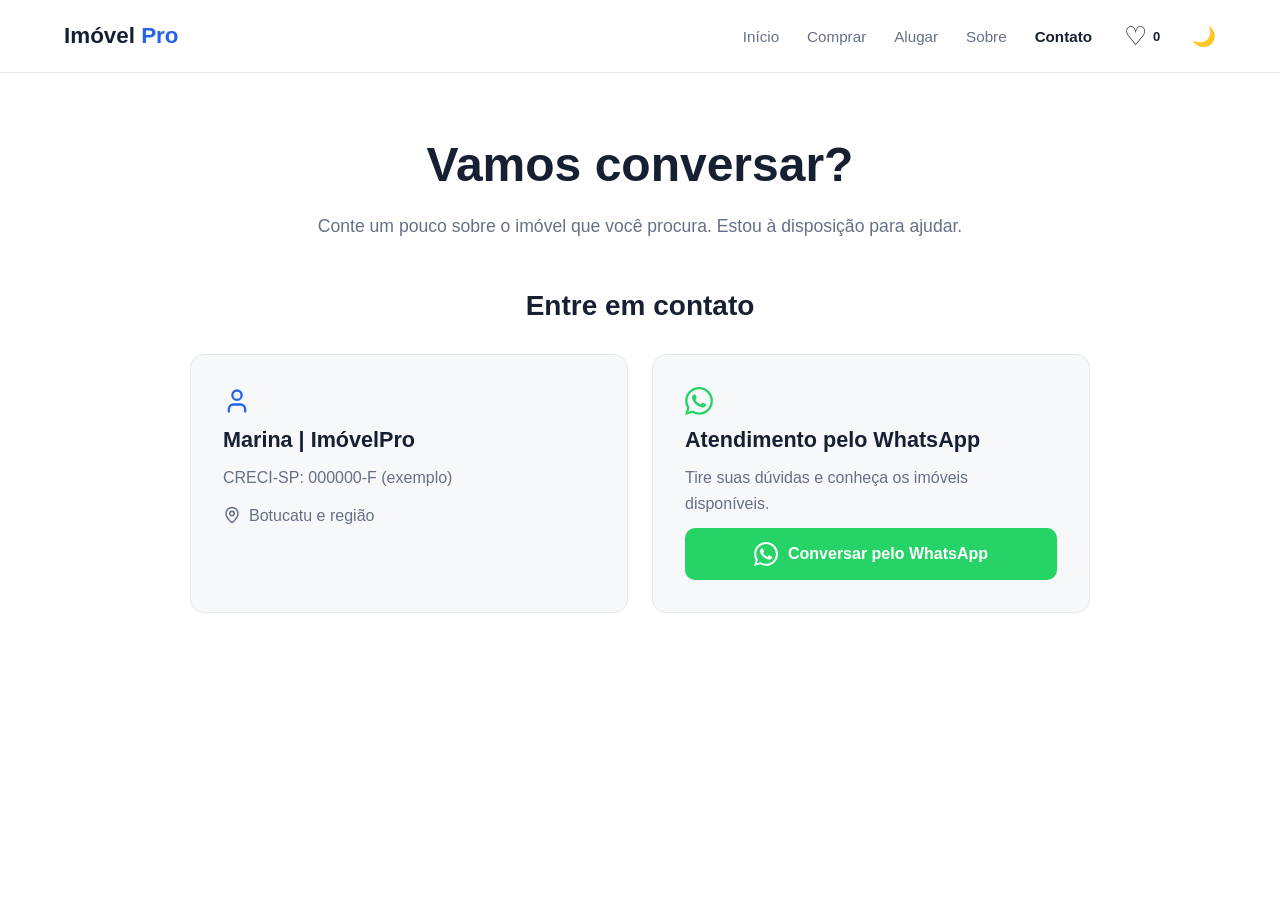
==== contato.html @ 38b3ab2b "feat: add contact page and improve broker information" ====
<!DOCTYPE html>
<html lang="pt-BR">
<head>
    <meta charset="UTF-8">
    <meta name="viewport" content="width=device-width, initial-scale=1.0">
    <title>Contato | ImóvelPro</title>
    <link rel="stylesheet" href="css/style.css">
    <link rel="stylesheet" href="css/components/whatsappDialog.css">
    <link rel="stylesheet" href="css/components/whatsappButton.css">
    <link rel="stylesheet" href="css/pages/contact.css">
</head>
<body>

    <header class="header">
        <div class="container header-container">
            <a href="index.html" class="logo">
                Imóvel <span>Pro</span>
            </a>

            <button
                class="menu-toggle"
                id="menu-toggle"
                aria-label="Abrir menu"
                aria-expanded="false"
            >
                ☰
            </button>

            <nav class="nav" id="nav">
                <a href="index.html" class="nav-link">Início</a>
                <a href="imoveis.html?finalidade=venda" class="nav-link">Comprar</a>
                <a href="imoveis.html?finalidade=aluguel" class="nav-link">Alugar</a>
                <a href="sobre.html" class="nav-link">Sobre</a>
                <a href="contato.html" class="nav-link active">Contato</a>
                <a
                    href="favoritos.html"
                    class="favorites-link"
                    aria-label="Ver favoritos"
                    title="Ver favoritos"
                >
                    <span class="favorites-icon" aria-hidden="true">♡</span>
                    <span class="favorites-text">Favoritos</span>
                    <span class="favorites-count" id="favorites-count" aria-hidden="true">0</span>
                </a>

                <button
                    class="theme-toggle"
                    id="theme-toggle"
                    aria-label="Alternar tema"
                >
                    🌙
                </button>

            </nav>

        </div>

    </header>   

    <main>

       <section class="contact-hero">
            <div class="container contact-hero-content">
                <h1>Vamos conversar?</h1>
                <p>
                    Conte um pouco sobre o imóvel que você procura.
                    Estou à disposição para ajudar.
                </p>
            </div>
        </section>

       <section class="contact-info">
            <div class="container">

                <h2>Entre em contato</h2>

                <div class="contact-info-content">

                    <div class="contact-broker-info">

                        <span class="contact-broker-icon" aria-hidden="true"></span>

                        <h3 id="broker-name"></h3>

                        <p id="broker-creci"></p>

                        <div class="contact-region">
                            <span class="contact-region-icon" aria-hidden="true"></span>
                            <p id="broker-region"></p>
                        </div>

                    </div>

                    <div class="contact-whatsapp-card">
                        <span class="contact-whatsapp-icon" aria-hidden="true"></span>

                        <h3>Atendimento pelo WhatsApp</h3>

                        <p>
                            Tire suas dúvidas e conheça os imóveis disponíveis.
                        </p>

                        <div id="contact-whatsapp"></div>
                    </div>

                </div>

            </div>
        </section>

    </main>

    <dialog
            id="whatsapp-demo-dialog"
            class="whatsapp-demo-dialog"
            aria-labelledby="whatsapp-demo-title"
        >
            <h2 id="whatsapp-demo-title">Versão demonstrativa</h2>

            <p>
                Este é um site de demonstração do ImóvelPro.
                O contato por WhatsApp estará disponível quando
                o site for configurado para um corretor ou imobiliária.
            </p>

            <button type="button" id="close-whatsapp-dialog">
                Entendi
            </button>
        </dialog>
 
    <script type="module" src="js/pages/contact.js"></script>
</body>
</html>
---- css/style.css ----
/* ==========================================================
   01. VARIÁVEIS E TEMAS
   ========================================================== */
:root {
    color-scheme: light;
    --color-primary: #0f2742;
    --color-primary-hover: #173b62;
    --color-background: #ffffff;
    --color-surface: #f7f8fa;
    --color-text: #172033;
    --color-text-secondary: #667085;
    --color-border: #e4e7ec;
    --color-selected: #2563eb;
    --color-whatsapp: #25D366;
    --container-width: 1200px;
    --border-radius: 10px;
    --transition: 0.25s ease;
}

[data-theme="dark"] {
    color-scheme: dark;
    --color-background: #0d1117;
    --color-surface: #161b22;
    --color-text: #f0f6fc;
    --color-text-secondary: #9da7b3;
    --color-border: #30363d;
    --color-selected: #60a5fa;
}

/* ==========================================================
   02. RESET E ESTILOS GLOBAIS
   ========================================================== */
* {
    margin: 0;
    padding: 0;
    box-sizing: border-box;
}

html {
    scroll-behavior: smooth;
}

body {
    font-family: Arial, Helvetica, sans-serif;
    background-color: var(--color-background);
    color: var(--color-text);
    transition:
        background-color var(--transition),
        color var(--transition);
}

a {
    text-decoration: none;
    color: inherit;
}

button {
    font: inherit;
}

/* ==========================================================
   03. LAYOUT GLOBAL
   ========================================================== */
.container {
    width: min(90%, var(--container-width));
    margin-inline: auto;
}

/* ==========================================================
   04. CABEÇALHO E NAVEGAÇÃO
   ========================================================== */
.header {
    background-color: var(--color-background);
    border-bottom: 1px solid var(--color-border);
    position: sticky;
    top: 0;
    z-index: 1000;
}

.header-container {
    min-height: 72px;
    display: flex;
    align-items: center;
    justify-content: space-between;
}

.logo {
    font-size: 1.4rem;
    font-weight: 700;
    color: var(--color-text);
}

.logo span {
    color: #2563eb;
}

.nav {
    display: flex;
    align-items: center;
    gap: 28px;
}

.nav-link {
    color: var(--color-text-secondary);
    font-size: 0.95rem;
    transition: color var(--transition);
}

.nav-link:hover,
.nav-link.active {
    color: var(--color-text);
}

.nav-link.active {
    font-weight: 600;
}

.theme-toggle,
.menu-toggle {
    border: none;
    background: transparent;
    color: var(--color-text);
    cursor: pointer;
    font-size: 1.2rem;
}

.menu-toggle {
    display: none;
}

/* Link de favoritos no cabeçalho */

.favorites-link {
    display: inline-flex;
    align-items: center;
    justify-content: center;
    gap: 6px;
    color: var(--color-text);
    text-decoration: none;
    min-width: 44px;
    min-height: 44px;
}

.favorites-icon {
    font-size: 26px;
    line-height: 1;
}

.favorites-text {
    display: none;
}

.favorites-count {
    font-size: 13px;
    font-weight: 600;
}

.favorites-link:hover {
    color: var(--color-primary);
}

.favorites-link:focus-visible {
    outline: 2px solid var(--color-primary);
    outline-offset: 3px;
    border-radius: 6px;
}


/* ==========================================================
   05. HERO DA PÁGINA INICIAL
   ========================================================== */
.hero {
    position: relative;
    min-height: 580px;
    display: flex;
    align-items: center;
    background-image:
        url("../assets/images/hero-house.jpg");
    background-size: cover;
    background-position: center;
}

.hero-overlay {
    position: absolute;
    inset: 0;
    background:
        linear-gradient(
            90deg,
            rgba(8, 20, 36, 0.88) 0%,
            rgba(8, 20, 36, 0.65) 45%,
            rgba(8, 20, 36, 0.20) 100%
        );
}

.hero-content {
    position: relative;
    z-index: 1;
}

.hero-text {
    max-width: 620px;
    color: #ffffff;
    margin-bottom: 36px;
}

.hero-text h1 {
    font-size: clamp(2.4rem, 5vw, 4rem);
    line-height: 1.05;
    margin-bottom: 18px;
}

.hero-text p {
    max-width: 520px;
    font-size: 1.1rem;
    line-height: 1.6;
    color: #e5e7eb;
}

/* ==========================================================
   06. FORMULÁRIO DE BUSCA
   ========================================================== */
.search-box {
    max-width: 1050px;
    background-color: var(--color-background);
    border-radius: 14px;
    padding: 16px;
    box-shadow:
        0 10px 30px rgba(0, 0, 0, 0.18);
}

.search-purpose {
    display: flex;
    gap: 8px;
    margin-bottom: 14px;
}

.purpose-button {
    border: none;
    border-radius: 8px;
    padding: 10px 24px;
    background-color: var(--color-surface);
    color: var(--color-text);
    cursor: pointer;
    font-weight: 600;
    transition: var(--transition);
}

.purpose-button:hover {
    background-color: var(--color-border);
}

.purpose-button.active {
    background-color: var(--color-primary);
    color: #ffffff;
}

.search-fields {
    display: grid;
    grid-template-columns:
        repeat(4, minmax(0, 1fr))
        auto;
    gap: 12px;
    align-items: end;
}

.search-field {
    display: flex;
    flex-direction: column;
    gap: 6px;
}

.search-field label {
    font-size: 0.78rem;
    font-weight: 600;
    color: var(--color-text-secondary);
}

.search-field select {
    width: 100%;
    min-height: 46px;
    padding: 0 12px;
    border: 1px solid var(--color-border);
    border-radius: 8px;
    background-color: var(--color-background);
    color: var(--color-text);
    outline: none;
}

.search-field select:focus {
    border-color: #2563eb;
    box-shadow:
        0 0 0 3px rgba(37, 99, 235, 0.15);
}

.search-button {
    min-height: 46px;
    padding: 0 28px;
    border: none;
    border-radius: 8px;
    background-color: var(--color-primary);
    color: #ffffff;
    font-weight: 600;
    cursor: pointer;
    transition: background-color var(--transition);
}

.search-button:hover {
    background-color: var(--color-primary-hover);
}

/* ==========================================================
   07. SEÇÃO DE IMÓVEIS
   ========================================================== */
.featured-properties {
    padding: 80px 0;
    background-color: var(--color-background);
}

.section-header {
    display: flex;
    align-items: flex-end;
    justify-content: space-between;
    gap: 20px;
    margin-bottom: 32px;
}

.section-header h2 {
    font-size: 2rem;
    margin-bottom: 8px;
}

.section-header p {
    color: var(--color-text-secondary);
    line-height: 1.5;
}

.view-all {
    color: #2563eb;
    font-weight: 600;
    font-size: 0.9rem;
}

/* ==========================================================
   08. GRID E CARDS DE IMÓVEIS
   ========================================================== */
.properties-grid {
    display: grid;
    grid-template-columns: repeat(4, 1fr);
    gap: 22px;
}

.property-card {
    background-color: var(--color-background);
    border: 1px solid var(--color-border);
    border-radius: 12px;
    overflow: hidden;
    transition:
        transform var(--transition),
        box-shadow var(--transition);
}

.property-card:hover {
    transform: translateY(-4px);
    box-shadow:
        0 12px 30px rgba(0, 0, 0, 0.10);
}

.property-image {
    position: relative;
    height: 210px;
    overflow: hidden;
}

.property-image img {
    width: 100%;
    height: 100%;
    object-fit: cover;
    transition: transform 0.4s ease;
}

.property-card:hover .property-image img {
    transform: scale(1.04);
}

.property-purpose {
    position: absolute;
    top: 12px;
    left: 12px;
    padding: 6px 10px;
    border-radius: 6px;
    background-color: rgba(15, 39, 66, 0.92);
    color: #ffffff;
    font-size: 0.75rem;
    font-weight: 600;
}

.favorite-button {
    position: absolute;
    top: 10px;
    right: 10px;
    width: 36px;
    height: 36px;
    border: none;
    border-radius: 50%;
    background-color: rgba(255, 255, 255, 0.92);
    color: #172033;
    font-size: 1.3rem;
    cursor: pointer;
    display: flex;
    align-items: center;
    justify-content: center;
    transition: transform var(--transition);
}

.favorite-button:hover {
    transform: scale(1.08);
}

.property-content {
    padding: 18px;
}

.property-content h3 {
    font-size: 1rem;
    margin-bottom: 7px;
    line-height: 1.4;
}

.property-location {
    color: var(--color-text-secondary);
    font-size: 0.85rem;
    margin-bottom: 16px;
}

.property-features {
    display: flex;
    gap: 16px;
    color: var(--color-text-secondary);
    font-size: 0.85rem;
    padding-bottom: 16px;
    margin-bottom: 14px;
    border-bottom: 1px solid var(--color-border);
}

.property-price {
    color: var(--color-text);
    font-size: 1.1rem;
    font-weight: 700;
}

.favorited {
    color: red;
}

/* ==========================================================
   09. CONTROLE DE PREÇO
   ========================================================== */
.price-field {
    min-width: 190px;
}

.price-header {
    display: flex;
    justify-content: space-between;
    align-items: center;
    gap: 12px;
}

.price-header #price-value {
    color: var(--color-text);
    font-size: 0.78rem;
    font-weight: 600;
    white-space: nowrap;
}

.price-field input[type="range"] {
    width: 100%;
    height: 46px;
    cursor: pointer;
    accent-color: #2563eb;
}

/* ==========================================================
   10. ESTADOS E AÇÕES DOS RESULTADOS
   ========================================================== */
.no-results {
    grid-column: 1 / -1;
    padding: 40px 20px;
    text-align: center;
    color: var(--color-text-secondary);
    font-size: 1rem;
}

.section-actions {
    display: flex;
    align-items: center;
    gap: 16px;
}

.clear-filters {
    padding: 10px 16px;
    border: 1px solid var(--color-border);
    border-radius: 8px;
    background: transparent;
    color: var(--color-text);
    font: inherit;
    font-weight: 500;
    cursor: pointer;
    transition: var(--transition);
}

.clear-filters:hover {
    background: var(--color-surface);
    border-color: var(--color-primary);
    color: var(--color-primary);
}

/* ==========================================================
   11. ORDENAÇÃO
   ========================================================== */
.sort-container {
    display: flex;
    align-items: center;
    gap: 8px;
}

.sort-container label {
    color: var(--color-text-secondary);
    font-size: 0.85rem;
    font-weight: 600;
    white-space: nowrap;
}

.sort-container select {
    min-height: 40px;
    padding: 0 12px;
    border: 1px solid var(--color-border);
    border-radius: 8px;
    background-color: var(--color-background);
    color: var(--color-text);
    font: inherit;
    cursor: pointer;
    outline: none;
}

.sort-container select:focus {
    border-color: #2563eb;
    box-shadow:
        0 0 0 3px rgba(37, 99, 235, 0.15);
}

/* ==========================================================
   12. PAGINAÇÃO
   ========================================================== */
.pagination {
    display: flex;
    justify-content: center;
    align-items: center;
    gap: 8px;
    margin-top: 32px;
}

.pagination-pages {
    display: flex;
    gap: 8px;
}

.pagination-button {
    min-height: 40px;
    padding: 0 14px;
    border: 1px solid var(--color-border);
    border-radius: 8px;
    background-color: var(--color-background);
    color: var(--color-text);
    font: inherit;
    font-weight: 600;
    cursor: pointer;
    transition: 0.2s;
}

.pagination-button:hover {
    border-color: #2563eb;
}

.pagination-button.active {
    background-color: #2563eb;
    border-color: #2563eb;
    color: #fff;
}

.pagination-button:disabled {
    opacity: 0.5;
    cursor: not-allowed;
}

.pagination[hidden] {
    display: none;
}

/* ==========================================================
   13. RESPONSIVIDADE — TABLETS
   ========================================================== */
@media (max-width: 1100px) {
    .properties-grid {
        grid-template-columns: repeat(2, 1fr);
    }

    .search-fields {
        grid-template-columns: repeat(3, 1fr);
    }

    .price-field {
        grid-column: 1 / 3;
    }

    .search-button {
        grid-column: 3;
    }
}

/* ==========================================================
   14. RESPONSIVIDADE — CELULARES
   ========================================================== */
@media (max-width: 768px) {
    .menu-toggle {
        display: block;
    }

    .nav {
        position: absolute;
        top: 72px;
        left: 0;
        width: 100%;
        background-color: var(--color-background);
        border-bottom: 1px solid var(--color-border);
        padding: 24px;
        flex-direction: column;
        align-items: flex-start;
        gap: 20px;
        display: none;
    }

    .nav.open {
        display: flex;
    }

    .favorites-text {
        display: inline;
    }

    .favorites-link {
        display: inline-flex;
        align-items: center;
        justify-content: center;
        gap: 10px;
        color: var(--color-text);
        text-decoration: none;
        min-width: 44px;
        min-height: 44px;
    }

    .hero {
        min-height: auto;
        padding: 70px 0 40px;
        align-items: flex-start;
    }

    .hero-overlay {
        background:
            rgba(8, 20, 36, 0.72);
    }

    .hero-text {
        margin-bottom: 28px;
    }

    .hero-text h1 {
        font-size: 2.5rem;
    }

    .hero-text p {
        font-size: 1rem;
    }

    .search-fields {
        grid-template-columns: 1fr;
    }

    .search-button {
        width: 100%;
    }

    .search-purpose {
        width: 100%;
    }

    .purpose-button {
        flex: 1;
    }

    .featured-properties {
        padding: 55px 0;
    }

    .section-header {
        align-items: flex-start;
        flex-direction: column;
    }

    .section-header h2 {
        font-size: 1.7rem;
    }

    .properties-grid {
        grid-template-columns: 1fr;
    }

    .property-image {
        height: 230px;
    }

    .price-field,
    .search-button {
        grid-column: auto;
    }

    .section-actions {
        width: 100%;
        flex-wrap: wrap;
    }

    .sort-container {
        width: 100%;
    }

    .sort-container select {
        flex: 1;
    }
}
---- css/components/whatsappDialog.css ----
/* =========================================
   AVISO DE DEMONSTRAÇÃO
========================================= */

.whatsapp-demo-dialog {
    width: min(90%, 420px);
    padding: 28px;

    border: 1px solid var(--color-border);
    border-radius: 14px;

    background-color: var(--color-surface);
    color: var(--color-text);

    box-shadow: 0 12px 40px rgba(0, 0, 0, 0.2);

    position: fixed;
    inset: 0;
    margin: auto;
}

.whatsapp-demo-dialog::backdrop {
    background-color: rgba(0, 0, 0, 0.55);
}

.whatsapp-demo-dialog h2 {
    margin-bottom: 16px;
    font-size: 1.4rem;
}

.whatsapp-demo-dialog p {
    margin-bottom: 24px;
    line-height: 1.6;
}

.whatsapp-demo-dialog button {
    display: block;
    margin-left: auto;
    padding: 10px 24px;

    border: none;
    border-radius: 8px;

    background-color: var(--color-primary);
    color: #fff;

    font: inherit;
    font-weight: 600;
    cursor: pointer;
}

.whatsapp-demo-dialog button:hover {
    filter: brightness(0.9);
}

.whatsapp-demo-dialog button:focus-visible {
    outline: 3px solid var(--color-selected);
    outline-offset: 3px;
}
---- css/components/whatsappButton.css ----
/* =========================================
   BOTÃO DE CONTATO VIA WHATSAPP
========================================= */

.whatsapp-button {
    display: inline-flex;
    align-items: center;
    justify-content: center;
    gap: 10px;

    padding: 14px 24px;

    border: none;
    border-radius: 10px;

    background-color: var(--color-whatsapp);
    color: #fff;

    font: inherit;
    font-weight: 600;
    text-decoration: none;
    cursor: pointer;

    transition: filter 0.2s ease;
}

.whatsapp-button img {
    width: 24px;
    height: 24px;
}

.whatsapp-button:hover {
    filter: brightness(0.9);
}

.whatsapp-button:focus-visible {
    outline: 3px solid var(--color-selected);
    outline-offset: 3px;
}
---- css/pages/contact.css ----
/* =========================================
   CONTATO - APRESENTAÇÃO
========================================= */

.contact-hero {
    padding: 64px 0 48px;
    background-color: var(--color-background);
}

.contact-hero-content {
    max-width: 720px;
    text-align: center;
}

.contact-hero h1 {
    margin-bottom: 20px;
    color: var(--color-text);
    font-size: clamp(2rem, 4vw, 3rem);
}

.contact-hero p {
    color: var(--color-text-secondary);
    font-size: 1.1rem;
    line-height: 1.7;
}

/* =========================================
   CONTATO - INFORMAÇÕES
========================================= */

.contact-info {
    padding: 0 0 80px;
    background-color: var(--color-background);
}

.contact-info .container > h2 {
    margin-bottom: 32px;
    color: var(--color-text);
    font-size: 1.75rem;
    text-align: center;
}

.contact-info-content {
    display: grid;
    grid-template-columns: repeat(2, minmax(0, 1fr));
    gap: 24px;

    max-width: 900px;
    margin-inline: auto;
}

/* =========================================
   CARTÃO DO CORRETOR
========================================= */

.contact-broker-info {
    display: flex;
    flex-direction: column;
    justify-content: flex-start;
    gap: 12px;

    padding: 32px;

    border: 1px solid var(--color-border);
    border-radius: 14px;
    background-color: var(--color-surface);
}

.contact-broker-info h3 {
    color: var(--color-text);
    font-size: 1.35rem;
    font-weight: 600;
}

.contact-broker-info p {
    color: var(--color-text-secondary);
    font-size: 1rem;
    line-height: 1.6;
}

/* Ícone da corretora */

.contact-broker-icon {
    display: block;
    width: 28px;
    height: 28px;

    background-color: var(--color-selected);

    mask-image: url("../../assets/icons/user-round.svg");
    mask-repeat: no-repeat;
    mask-position: center;
    mask-size: contain;
}

/* Região de atuação */

.contact-region {
    display: flex;
    align-items: center;
    gap: 8px;
}

.contact-region-icon {
    display: block;
    flex-shrink: 0;
    width: 18px;
    height: 18px;

    background-color: var(--color-text-secondary);

    mask-image: url("../../assets/icons/map-pin.svg");
    mask-repeat: no-repeat;
    mask-position: center;
    mask-size: contain;
}

/* =========================================
   CARTÃO DO WHATSAPP
========================================= */

.contact-whatsapp-card {
    display: flex;
    flex-direction: column;
    align-items: flex-start;
    justify-content: flex-start;
    gap: 12px;

    padding: 32px;

    border: 1px solid var(--color-border);
    border-radius: 14px;
    background-color: var(--color-surface);
}

.contact-whatsapp-icon {
    display: block;
    width: 28px;
    height: 28px;

    background-color: var(--color-whatsapp);

    mask-image: url("../../assets/icons/whatsapp.svg");
    mask-repeat: no-repeat;
    mask-position: center;
    mask-size: contain;
}

.contact-whatsapp-card h3 {
    color: var(--color-text);
    font-size: 1.35rem;
    font-weight: 600;
}

.contact-whatsapp-card p {
    color: var(--color-text-secondary);
    font-size: 1rem;
    line-height: 1.6;
}

#contact-whatsapp {
    width: 100%;
    margin-top: auto;
}

#contact-whatsapp .whatsapp-button {
    width: 100%;
    text-align: center;
}

/* =========================================
   RESPONSIVIDADE
========================================= */

@media (max-width: 768px) {
    .contact-hero {
        padding: 56px 0 40px;
    }

    .contact-hero h1 {
        font-size: 2rem;
    }

    .contact-hero p {
        font-size: 1rem;
    }

    .contact-info {
        padding-bottom: 56px;
    }

    .contact-info-content {
        grid-template-columns: 1fr;
        gap: 16px;
    }

    .contact-broker-info,
    .contact-whatsapp-card {
        padding: 24px;
    }
}
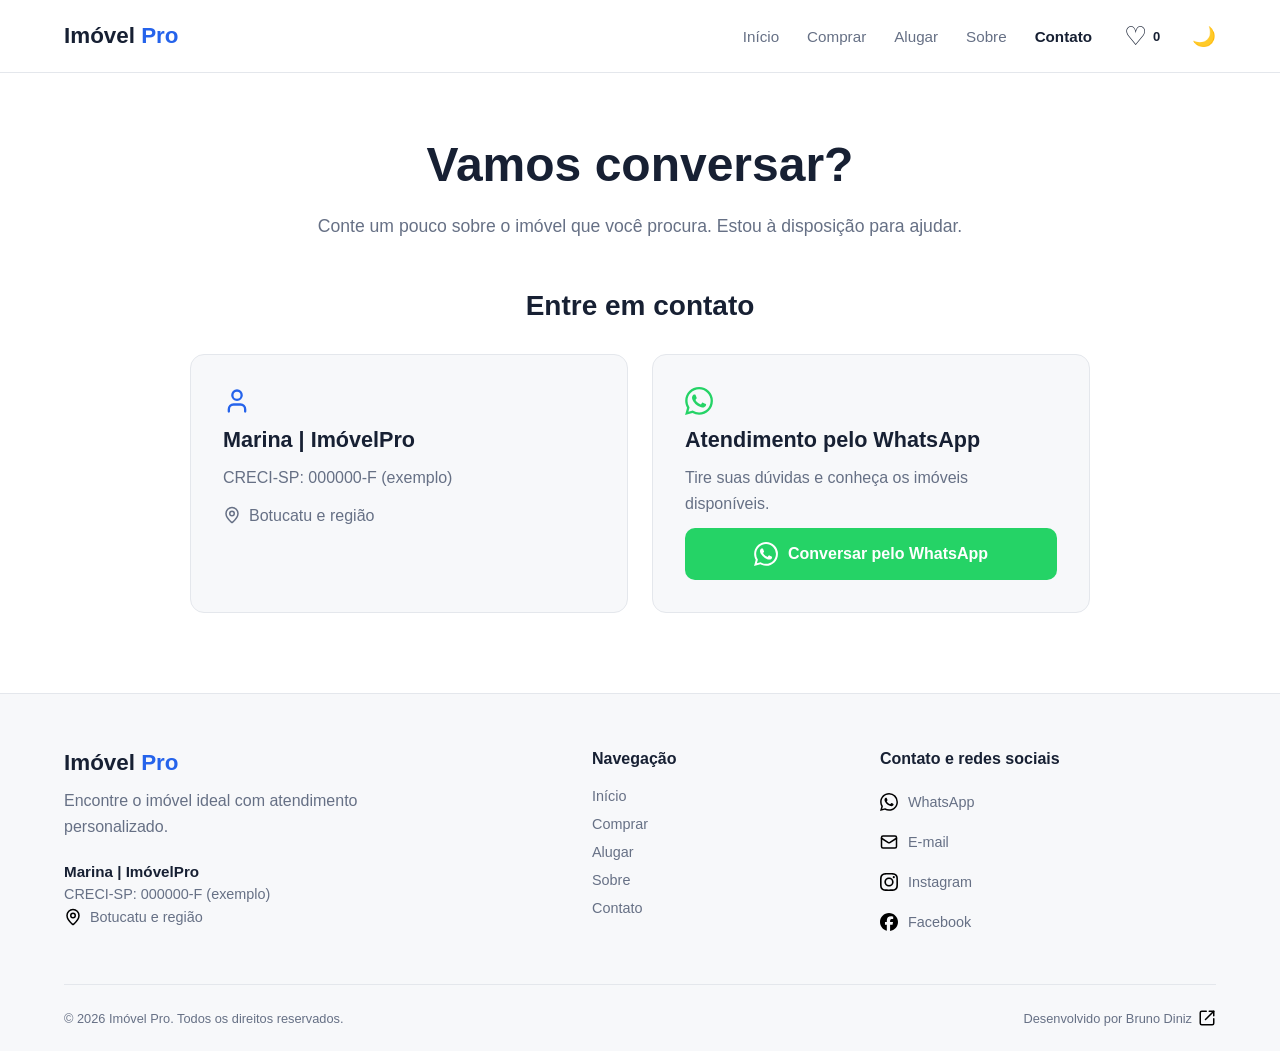
==== commit 66d8b401: "feat: add reusable footer across all pages" ====
--- a/contato.html
+++ b/contato.html
@@ -5,9 +5,10 @@
     <meta name="viewport" content="width=device-width, initial-scale=1.0">
     <title>Contato | ImóvelPro</title>
     <link rel="stylesheet" href="css/style.css">
-    <link rel="stylesheet" href="css/components/whatsappDialog.css">
+    <link rel="stylesheet" href="css/components/demoDialog.css">
     <link rel="stylesheet" href="css/components/whatsappButton.css">
     <link rel="stylesheet" href="css/pages/contact.css">
+    <link rel="stylesheet" href="css/components/footer.css">
 </head>
 <body>
 
@@ -110,23 +111,22 @@
 
     </main>
 
+    <footer id="site-footer" class="site-footer"></footer>
+
     <dialog
-            id="whatsapp-demo-dialog"
-            class="whatsapp-demo-dialog"
-            aria-labelledby="whatsapp-demo-title"
-        >
-            <h2 id="whatsapp-demo-title">Versão demonstrativa</h2>
+        id="demo-dialog"
+        class="demo-dialog"
+        aria-labelledby="demo-dialog-title"
+        aria-describedby="demo-dialog-message"
+    >
+        <h2 id="demo-dialog-title">Versão demonstrativa</h2>
 
-            <p>
-                Este é um site de demonstração do ImóvelPro.
-                O contato por WhatsApp estará disponível quando
-                o site for configurado para um corretor ou imobiliária.
-            </p>
+        <p id="demo-dialog-message"></p>
 
-            <button type="button" id="close-whatsapp-dialog">
-                Entendi
-            </button>
-        </dialog>
+        <button type="button" id="close-demo-dialog">
+            Entendi
+        </button>
+    </dialog>
  
     <script type="module" src="js/pages/contact.js"></script>
 </body>
--- a/css/components/demoDialog.css
+++ b/css/components/demoDialog.css
@@ -0,0 +1,59 @@
+/* =========================================
+   AVISO DE DEMONSTRAÇÃO
+========================================= */
+
+.demo-dialog {
+    width: min(90%, 420px);
+    padding: 28px;
+
+    border: 1px solid var(--color-border);
+    border-radius: 14px;
+
+    background-color: var(--color-surface);
+    color: var(--color-text);
+
+    box-shadow: 0 12px 40px rgba(0, 0, 0, 0.2);
+
+    position: fixed;
+    inset: 0;
+    margin: auto;
+}
+
+.demo-dialog::backdrop {
+    background-color: rgba(0, 0, 0, 0.55);
+}
+
+.demo-dialog h2 {
+    margin-bottom: 16px;
+    font-size: 1.4rem;
+}
+
+.demo-dialog p {
+    margin-bottom: 24px;
+    line-height: 1.6;
+}
+
+.demo-dialog button {
+    display: block;
+    margin-left: auto;
+    padding: 10px 24px;
+
+    border: none;
+    border-radius: 8px;
+
+    background-color: var(--color-primary);
+    color: #fff;
+
+    font: inherit;
+    font-weight: 600;
+    cursor: pointer;
+}
+
+.demo-dialog button:hover {
+    filter: brightness(0.9);
+}
+
+.demo-dialog button:focus-visible {
+    outline: 3px solid var(--color-selected);
+    outline-offset: 3px;
+}
--- a/css/components/footer.css
+++ b/css/components/footer.css
@@ -0,0 +1,222 @@
+/* =========================================
+   FOOTER
+========================================= */
+
+.site-footer {
+    padding-top: 56px;
+
+    background-color: var(--color-surface);
+    border-top: 1px solid var(--color-border);
+    color: var(--color-text);
+}
+
+/* Estrutura principal */
+
+.footer-content {
+    display: grid;
+    grid-template-columns: 2fr 1fr 1.4fr;
+    gap: 48px;
+
+    padding-bottom: 48px;
+}
+
+/* Identidade */
+
+.footer-brand h2 {
+    margin-bottom: 12px;
+    font-size: 1.4rem;
+}
+
+.footer-brand > p {
+    max-width: 320px;
+    line-height: 1.6;
+    color: var(--color-text-secondary);
+}
+
+.footer-brand-highlight {
+    color: #2563eb;
+}
+
+.footer-broker {
+    display: flex;
+    flex-direction: column;
+    gap: 6px;
+
+    margin-top: 24px;
+}
+
+.footer-broker strong {
+    font-size: 0.95rem;
+}
+
+.footer-broker p {
+    font-size: 0.9rem;
+    color: var(--color-text-secondary);
+}
+
+/* Navegação e contato */
+
+.footer-navigation,
+.footer-contact {
+    display: flex;
+    flex-direction: column;
+    align-items: flex-start;
+    gap: 12px;
+}
+
+.footer-navigation h3,
+.footer-contact h3 {
+    margin-bottom: 8px;
+    font-size: 1rem;
+}
+
+.footer-navigation a,
+.footer-social-links a,
+.footer-social-links button {
+    color: var(--color-text-secondary);
+    font: inherit;
+    font-size: 0.9rem;
+    text-decoration: none;
+}
+
+.footer-navigation a:hover,
+.footer-social-links a:hover,
+.footer-social-links button:hover {
+    color: var(--color-primary);
+}
+
+/* Contato e redes */
+
+.footer-social-links {
+    display: flex;
+    flex-direction: column;
+    align-items: flex-start;
+    gap: 12px;
+}
+
+.footer-social-links button {
+    padding: 0;
+    border: none;
+    background: none;
+    cursor: pointer;
+}
+
+/* Rodapé inferior */
+
+.footer-bottom {
+    display: flex;
+    justify-content: space-between;
+    align-items: center;
+    gap: 16px;
+
+    padding-top: 24px;
+    padding-bottom: 24px;
+
+    border-top: 1px solid var(--color-border);
+}
+
+.footer-bottom p,
+.footer-bottom a {
+    font-size: 0.8rem;
+    color: var(--color-text-secondary);
+}
+
+.footer-bottom a {
+    text-decoration: none;
+}
+
+.footer-bottom a:hover {
+    color: var(--color-primary);
+}
+
+/* Acessibilidade */
+
+.site-footer a:focus-visible,
+.site-footer button:focus-visible {
+    outline: 2px solid var(--color-primary);
+    outline-offset: 4px;
+    border-radius: 3px;
+}
+
+/* Ícones e links de contato */
+
+.footer-contact-link {
+    display: inline-flex;
+    align-items: center;
+    gap: 10px;
+    min-height: 28px;
+}
+
+.footer-contact-link img,
+.footer-region img,
+.footer-bottom a img {
+    width: 18px;
+    height: 18px;
+    flex-shrink: 0;
+}
+
+/* Ícones monocromáticos do footer */
+
+.footer-contact-link img,
+.footer-region img,
+.footer-bottom a img {
+    filter: brightness(0);
+}
+
+[data-theme="dark"] .footer-contact-link img,
+[data-theme="dark"] .footer-region img,
+[data-theme="dark"] .footer-bottom a img {
+    filter: brightness(0) invert(1);
+}
+
+/* Região de atuação */
+
+.footer-region {
+    display: flex;
+    align-items: center;
+    gap: 8px;
+}
+
+/* Assinatura do desenvolvedor */
+
+.footer-bottom a {
+    display: inline-flex;
+    align-items: center;
+    gap: 6px;
+}
+
+/* =========================================
+   RESPONSIVIDADE
+========================================= */
+
+@media (max-width: 768px) {
+    .site-footer {
+        padding-top: 40px;
+    }
+
+    .footer-content {
+        grid-template-columns: 1fr 1fr;
+        gap: 32px;
+    }
+
+    .footer-brand {
+        grid-column: 1 / -1;
+    }
+
+    .footer-bottom {
+        flex-direction: column;
+        align-items: flex-start;
+        gap: 12px;
+    }
+}
+
+@media (max-width: 480px) {
+    .footer-content {
+        grid-template-columns: 1fr;
+        gap: 32px;
+    }
+
+    .footer-brand {
+        grid-column: auto;
+    }
+}
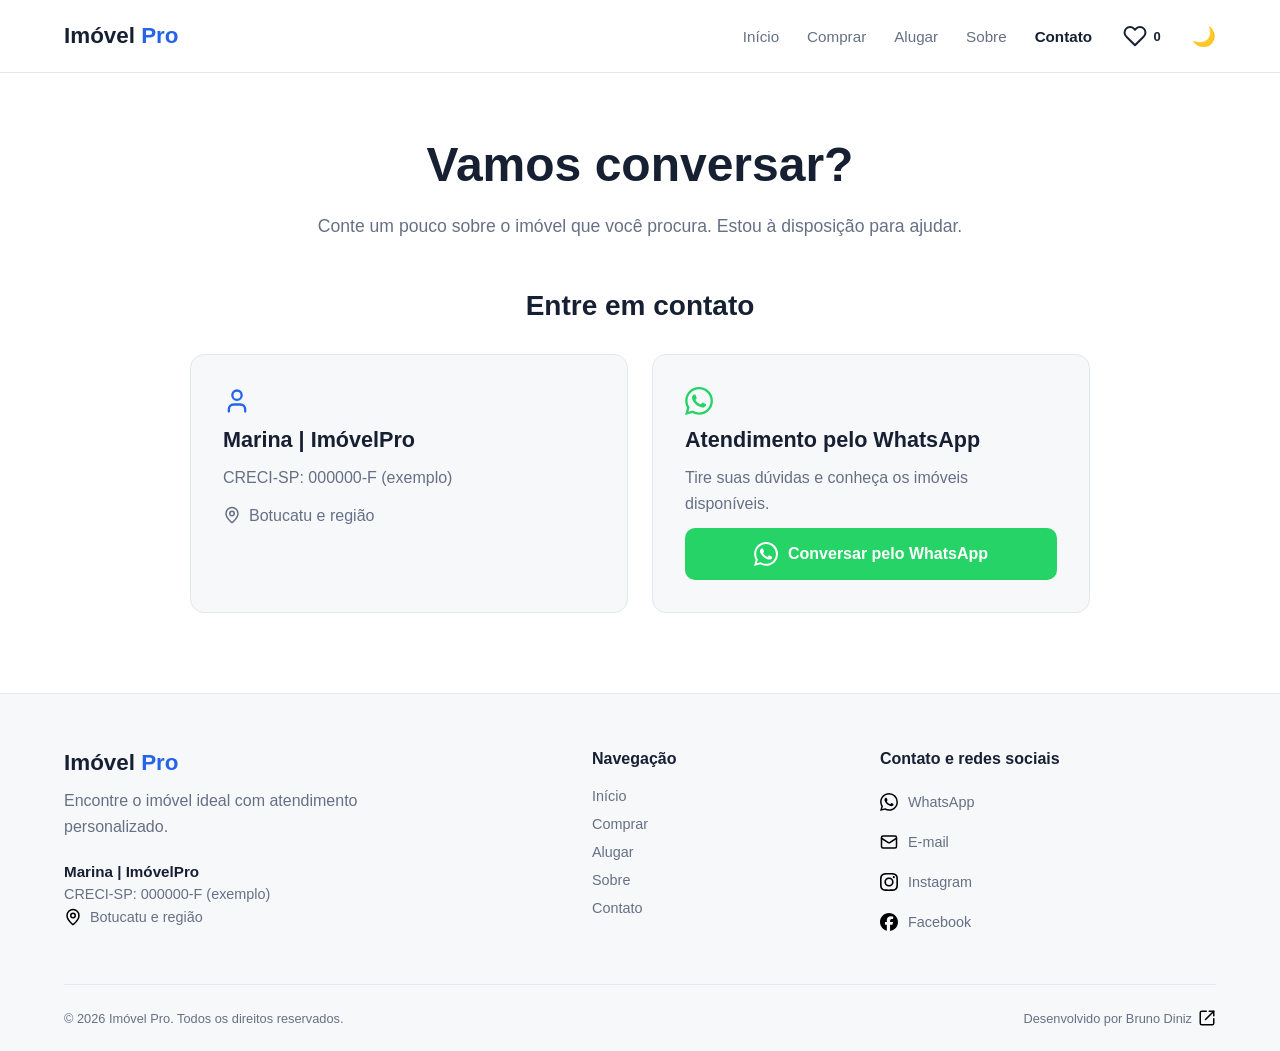
==== commit c587b488: "feat: replace favorite hearts with SVG icons" ====
--- a/contato.html
+++ b/contato.html
@@ -39,7 +39,18 @@
                     aria-label="Ver favoritos"
                     title="Ver favoritos"
                 >
-                    <span class="favorites-icon" aria-hidden="true">♡</span>
+                    <span class="favorites-icon" aria-hidden="true">
+                        <svg
+                            viewBox="0 0 24 24"
+                            fill="none"
+                            stroke="currentColor"
+                            stroke-width="2"
+                            stroke-linecap="round"
+                            stroke-linejoin="round"
+                        >
+                            <path d="M20.84 4.61a5.5 5.5 0 0 0-7.78 0L12 5.67l-1.06-1.06a5.5 5.5 0 0 0-7.78 7.78l1.06 1.06L12 21.23l7.78-7.78 1.06-1.06a5.5 5.5 0 0 0 0-7.78Z"/>
+                        </svg>
+                    </span>
                     <span class="favorites-text">Favoritos</span>
                     <span class="favorites-count" id="favorites-count" aria-hidden="true">0</span>
                 </a>
--- a/css/style.css
+++ b/css/style.css
@@ -142,8 +142,20 @@
 }
 
 .favorites-icon {
-    font-size: 26px;
-    line-height: 1;
+    display: inline-flex;
+    align-items: center;
+    justify-content: center;
+}
+
+.favorites-icon svg {
+    width: 24px;
+    height: 24px;
+    fill: none;
+    transition: fill var(--transition);
+}
+
+.favorites-icon.favorited svg {
+    fill: currentColor;
 }
 
 .favorites-text {
@@ -416,6 +428,17 @@
     transform: scale(1.08);
 }
 
+.favorite-button svg {
+    width: 22px;
+    height: 22px;
+    fill: none;
+    transition: fill var(--transition), stroke var(--transition);
+}
+
+.favorite-button.favorited svg {
+    fill: currentColor;
+}
+
 .property-content {
     padding: 18px;
 }
